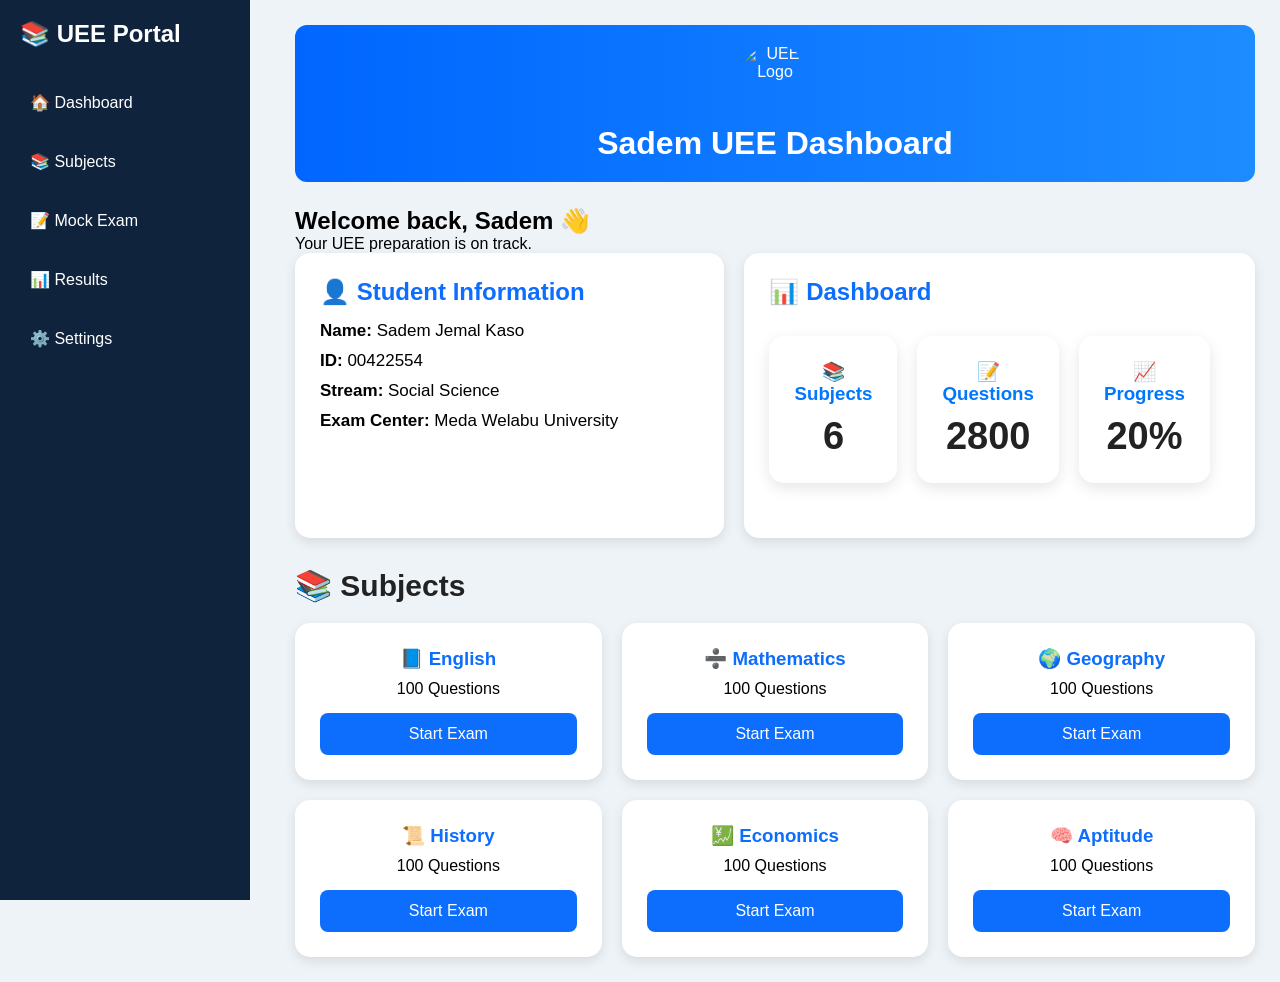
==== dashboard.html @ fe61ab8a "Add files via upload frist upload of UEE" ====
<!DOCTYPE html>
<html lang="en">

<head>
<meta charset="UTF-8">
<meta name="viewport" content="width=device-width, initial-scale=1.0">
<title>Sadem UEE Dashboard</title>
<link rel="stylesheet" href="style.css">
</head>

<body>

<div class="sidebar">
    <h2>📚 UEE Portal</h2>

    <ul>
        <li>🏠 Dashboard</li>
        <li>📚 Subjects</li>
        <li>📝 Mock Exam</li>
        <li>📊 Results</li>
        <li>⚙️ Settings</li>
    </ul>
</div>

<div class="main">

<div class="header">

<img src="images/logo.jpg" class="logo" alt="UEE Logo">

<h1>Sadem UEE Dashboard</h1>

</div>

<h2>Welcome back, Sadem 👋</h2>
<p>Your UEE preparation is on track.</p>

<div class="top-cards">

<div class="card">

<h2>👤 Student Information</h2>

<p><b>Name:</b> Sadem Jemal Kaso</p>
<p><b>ID:</b> 00422554</p>
<p><b>Stream:</b> Social Science</p>
<p><b>Exam Center:</b> Meda Welabu University</p>

</div>

<div class="card">

<h2>📊 Dashboard</h2>

<div class="stats">

<div class="stat-card">
<h3>📚 Subjects</h3>
<h1>6</h1>
</div>

<div class="stat-card">
<h3>📝 Questions</h3>
<h1>2800</h1>
</div>

<div class="stat-card">
<h3>📈 Progress</h3>
<h1>20%</h1>
</div>

</div>

</div>

</div>

<h2 class="subject-title">📚 Subjects</h2>

<div class="subjects">

<div class="subject-card">
<h3>📘 English</h3>
<p>100 Questions</p>
<a href="exam/exam.html">
<button>Start Exam</button>
</a>
</div>

<div class="subject-card">
<h3>➗ Mathematics</h3>
<p>100 Questions</p>
<a href="mathematics/exam.html">
<button>Start Exam</button>
</a>
</div>

<div class="subject-card">
<h3>🌍 Geography</h3>
<p>100 Questions</p>
<a href="geography/exam.html">
<button>Start Exam</button>
</a>
</div>

<div class="subject-card">
<h3>📜 History</h3>
<p>100 Questions</p>
<a href="history/exam.html">
<button>Start Exam</button>
</a>
</div>

<div class="subject-card">
<h3>💹 Economics</h3>
<p>100 Questions</p>
<a href="economics/exam.html">
<button>Start Exam</button>
</a>
</div>

<div class="subject-card">
<h3>🧠 Aptitude</h3>
<p>100 Questions</p>
<a href="aptitude/exam.html">
<button>Start Exam</button>
</a>
</div>

</div>

</div>

</body>
</html>
---- style.css ----
*{
    margin:0;
    padding:0;
    box-sizing:border-box;
    font-family:Arial,sans-serif;
}

body{
    background:#eef3f8;
}

.sidebar{
    position:fixed;
    left:0;
    top:0;
    width:250px;
    height:100%;
    background:#10233d;
    color:white;
    padding:20px;
}

.sidebar h2{
    margin-bottom:30px;
}

.sidebar ul{
    list-style:none;
}

.sidebar ul li{
    padding:15px 10px;
    cursor:pointer;
    border-radius:8px;
    margin-bottom:10px;
}

.sidebar ul li:hover{
    background:#1d3b63;
}

.main{
    margin-left:270px;
    padding:25px;
}

.header{
    background:linear-gradient(to right,#0066ff,#1d8cff);
    color:white;
    text-align:center;
    padding:20px;
    border-radius:12px;
    margin-bottom:25px;
}

.welcome{
    margin-bottom:25px;
}

.top-cards{
    display:grid;
    grid-template-columns:2fr 1fr;
    gap:20px;
    margin-bottom:30px;
}

.card{
    background:white;
    border-radius:15px;
    padding:25px;
    box-shadow:0 4px 12px rgba(0,0,0,.1);
}

.card h2{
    color:#0d6efd;
    margin-bottom:15px;
}

.card p{
    margin:10px 0;
    font-size:17px;
}

.subject-title{
    font-size:30px;
    margin-bottom:20px;
    color:#222;
}

.subjects{
    display:grid;
    grid-template-columns:repeat(3,1fr);
    gap:20px;
}

.subject-card{
    background:white;
    border-radius:15px;
    padding:25px;
    text-align:center;
    box-shadow:0 4px 12px rgba(0,0,0,.1);
    transition:.3s;
}

.subject-card:hover{
    transform:translateY(-8px);
    box-shadow:0 10px 20px rgba(0,0,0,.15);
}

.subject-card h3{
    color:#0d6efd;
    margin-bottom:10px;
}

.subject-card p{
    margin-bottom:15px;
}

.subject-card button{
    width:100%;
    padding:12px;
    background:#0d6efd;
    color:white;
    border:none;
    border-radius:8px;
    font-size:16px;
    cursor:pointer;
}

.subject-card button:hover{
    background:#084298;
}
.stats{
    display:grid;
    grid-template-columns:repeat(4,1fr);
    gap:20px;
    margin:30px 0;
}

.stat-card{
    background:white;
    border-radius:15px;
    padding:25px;
    text-align:center;
    box-shadow:0 5px 15px rgba(0,0,0,.1);
    transition:.3s;
}

.stat-card:hover{
    transform:translateY(-6px);
    box-shadow:0 10px 25px rgba(0,0,0,.2);
}

.stat-card h3{
    color:#0077ff;
    margin-bottom:10px;
}

.stat-card h1{
    font-size:38px;
    color:#222;
}
.logo{
    width:70px;
    height:70px;
    border-radius:50%;
    display:block;
    margin:0 auto 10px;
}

.header{
    text-align:center;
}
.footer{
    margin-top:20px;
    text-align:center;
    color:#666;
    font-size:14px;
}

.footer b{
    color:#1976d2;
    display:block;
    margin-top:8px;
}
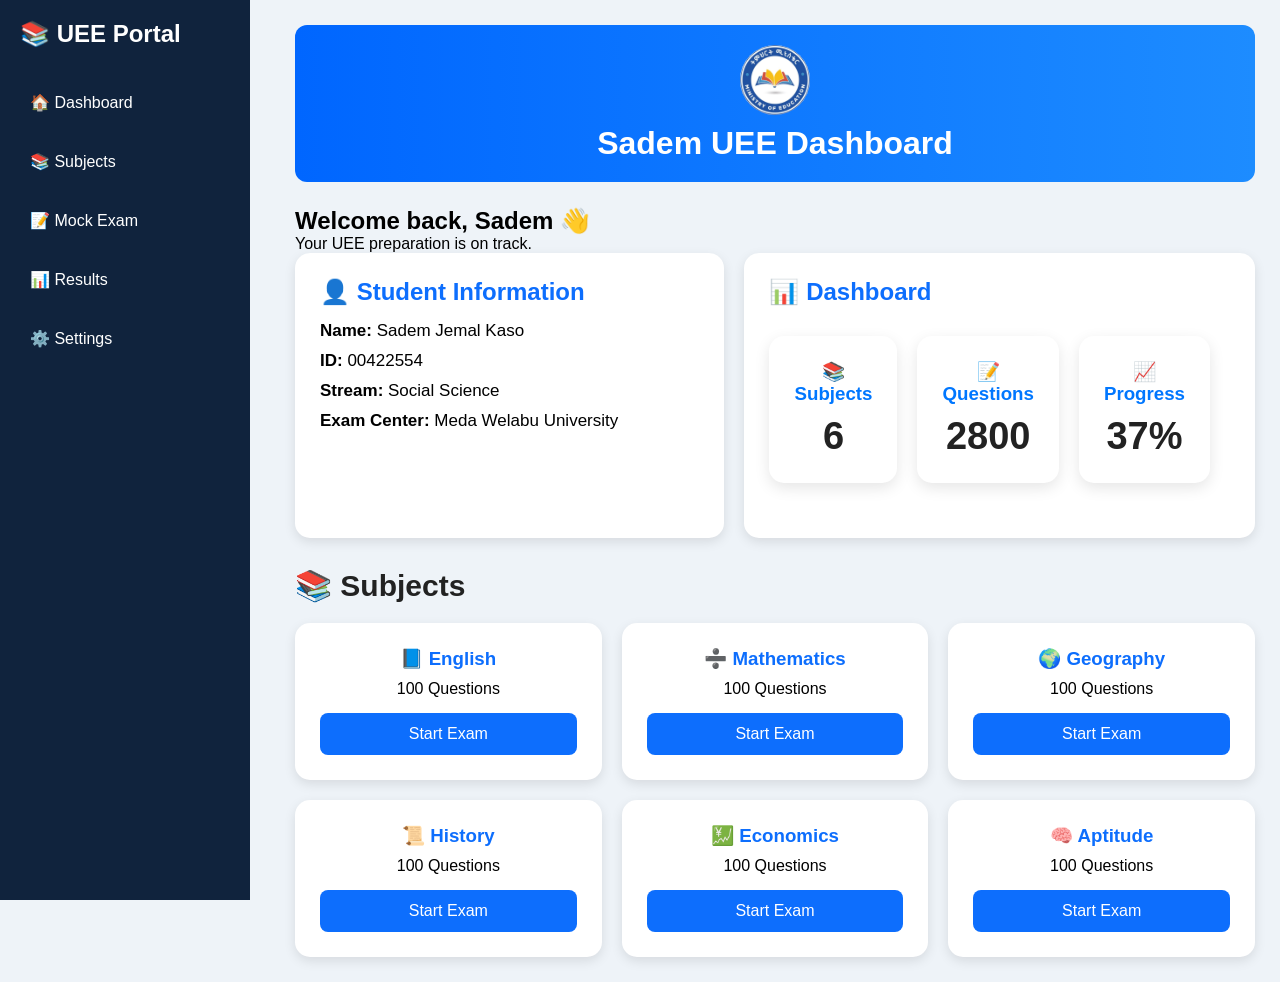
==== commit 57b9d95a: "Update dashboard.html" ====
--- a/dashboard.html
+++ b/dashboard.html
@@ -66,7 +66,7 @@
 
 <div class="stat-card">
 <h3>📈 Progress</h3>
-<h1>20%</h1>
+<h1>37%</h1>
 </div>
 
 </div>
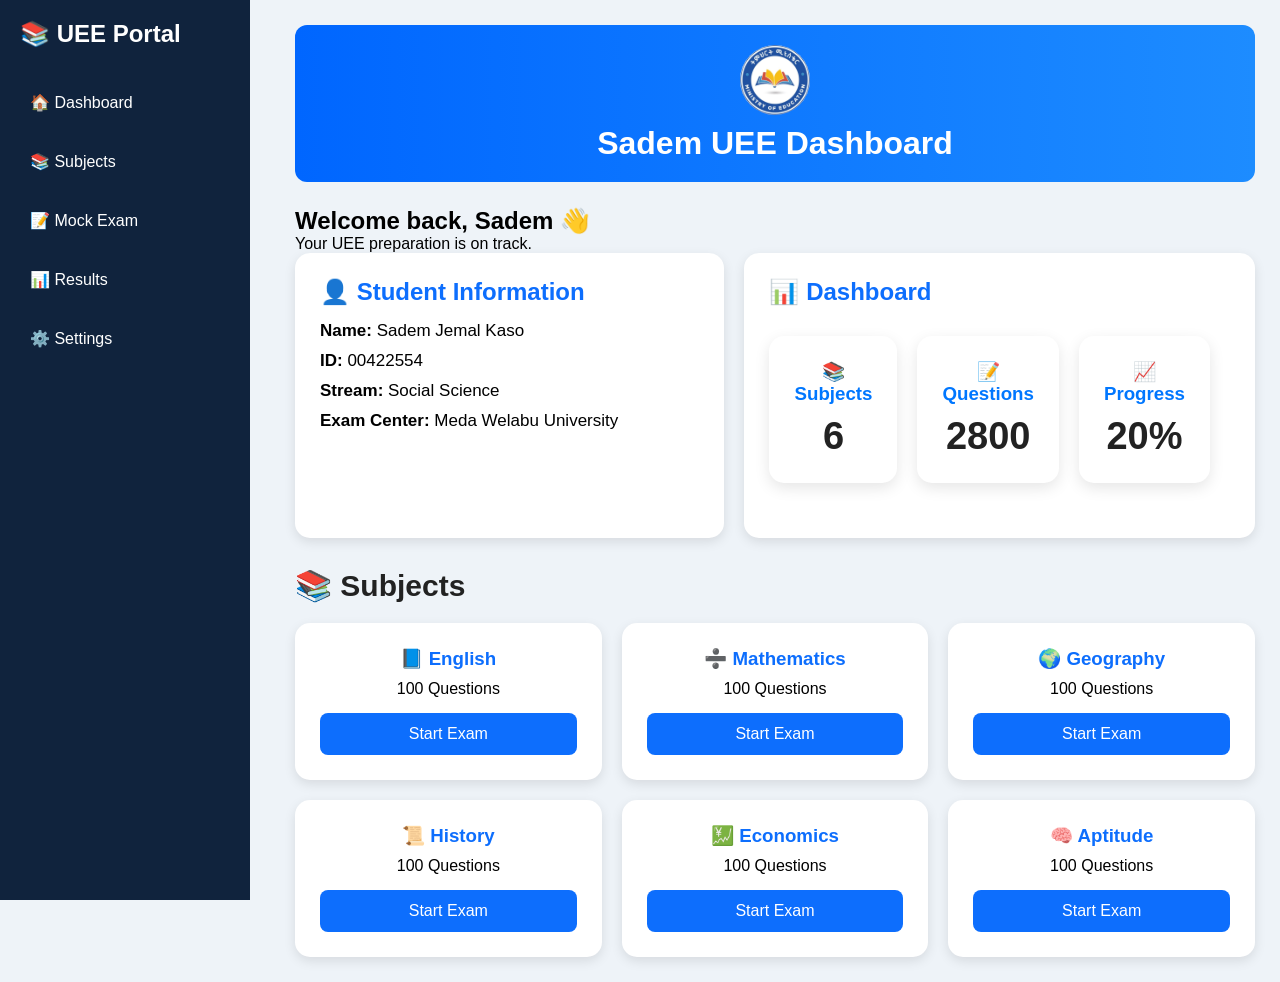
==== commit d57f6de8: "Update dashboard.html" ====
--- a/dashboard.html
+++ b/dashboard.html
@@ -66,7 +66,7 @@
 
 <div class="stat-card">
 <h3>📈 Progress</h3>
-<h1>37%</h1>
+<h1>20%</h1>
 </div>
 
 </div>
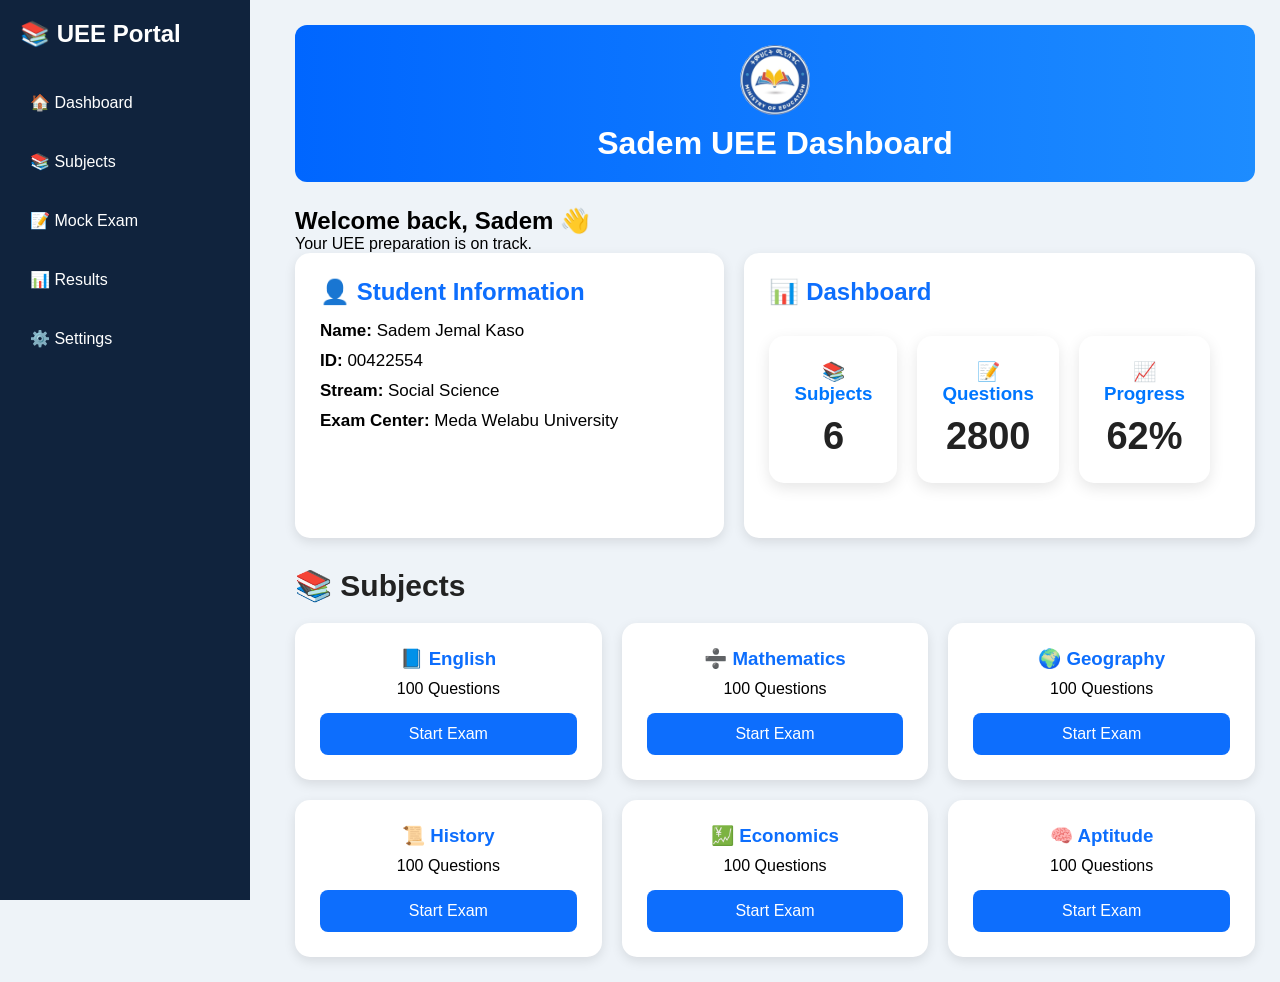
==== commit de5a5ef5: "Update dashboard.html" ====
--- a/dashboard.html
+++ b/dashboard.html
@@ -66,7 +66,7 @@
 
 <div class="stat-card">
 <h3>📈 Progress</h3>
-<h1>20%</h1>
+<h1>62%</h1>
 </div>
 
 </div>
